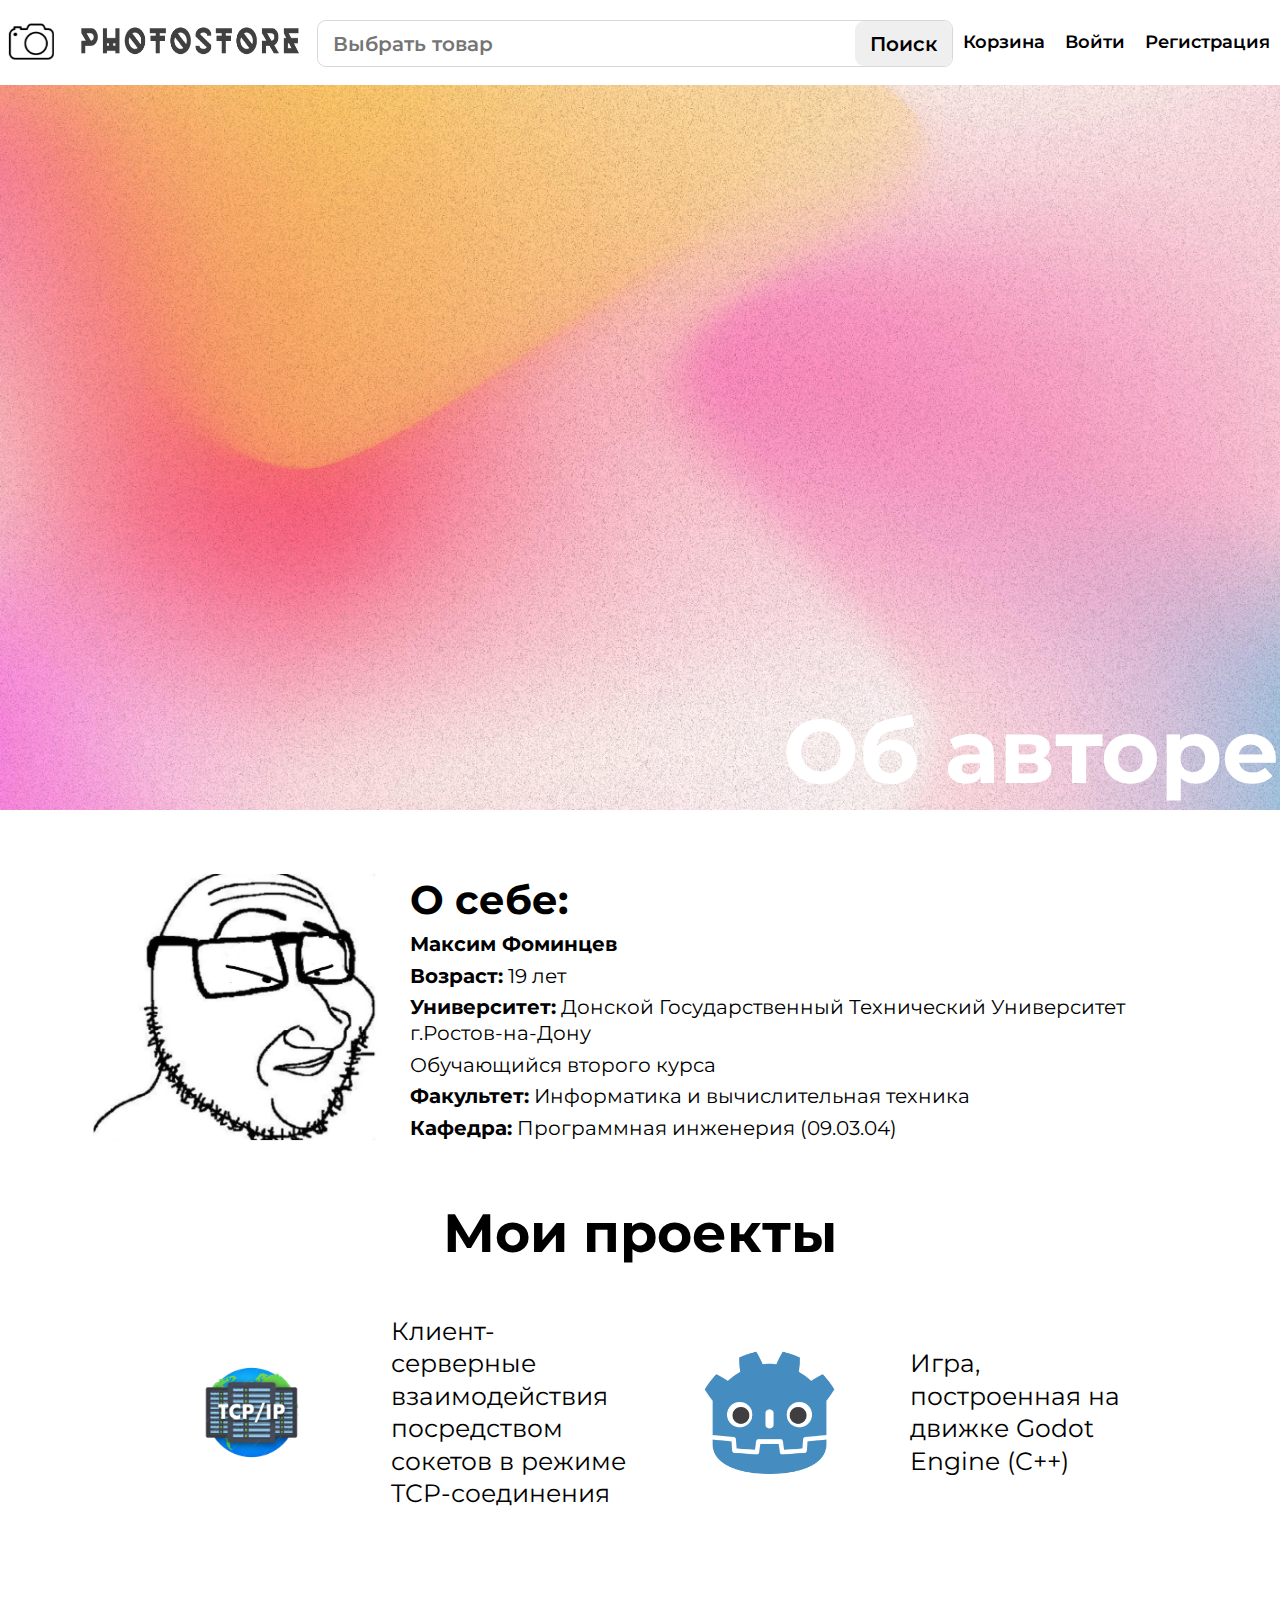
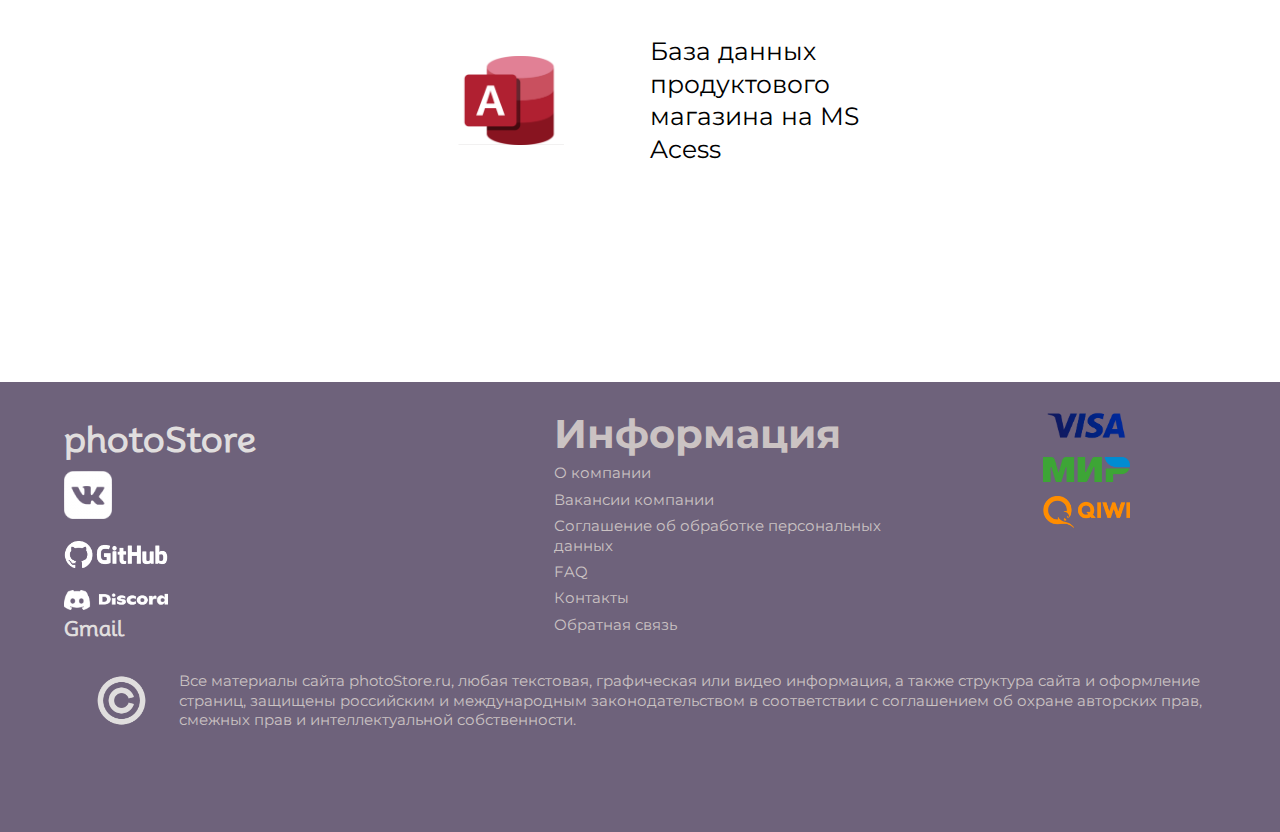
==== html/about me.html @ 774e91db "1. добавил страницу о себе 2.добавил фавикон для сайта" ====
<!DOCTYPE html>

<html lang="en" xmlns="http://www.w3.org/1999/xhtml">
<head>
    <meta charset="utf-8" />

    <link rel="preconnect" href="https://fonts.googleapis.com">
    <link rel="preconnect" href="https://fonts.gstatic.com" crossorigin>
    <link href="https://fonts.googleapis.com/css2?family=Montserrat:wght@500;600;700&family=Mooli&display=swap" rel="stylesheet">
    <link rel="stylesheet" href="../css/about me.css" />
    <link rel="shortcut icon" type="image/png" href="/img/favicon.png">

    <title>Об авторе</title>
</head>

<body>
    <div id="page__header">
        <div id="logo__inner">
            <div id="dropdown">
                <button>
                    <img src="/img/dropdown_button.png" alt="кнопка">
                </button>
                <div id="nav-content">
                    <ul id="nav-list">
                        <li><a href="/html/index.html">Главная страница</a></li>
                        <li><a href="/html/catalog.html">Каталог</a>
                            <ul>
                                <li><a href="#">Фотоаппараты</a></li>
                                <li><a href="#">Объективы</a></li>
                                <li><a href="#">Вспышки</a></li>
                                <li><a href="#">Оптические приборы</a></li>
                            </ul>
                        </li>
                        <li><a href="#">Об авторе</a></li>
                        <li><a href="#">О фирме</a></li>
                    </ul>
                    <div id="nav-blackout"></div>
                </div>
                
            </div>
            <div id="logo">
                <img src="/img/photostore_logo.png">
            </div>
        </div>
        <form id="search-bar" action="" method="get">
            <input id="search" type="text" name="text" placeholder="Выбрать товар" >
            <input id="submit" type="submit" name="submit" value="Поиск">
        </form>
        <div id="nav">
            <a href="#" id="cart">Корзина</a>
            <a href="#" id="login">Войти</a>
            <a href="#" id="register">Регистрация</a>
        </div>
    </div>

    <div id="page__content">
        <div id="welcome-screen">
            <p id="welcome-text">Об авторе</p>
        </div>
        <div id="information-cont">
            <div id="bio-cont">
                <img src="/img/selfie.png" alt="me">
                <div id="bio-text">
                    <h1>О себе:</h1>
                    <p><b>Максим Фоминцев</b></p>
                    <p><b>Возраст:</b> 19 лет</p>
                    <p><b>Университет:</b> Донской Государственный Технический Университет г.Ростов-на-Дону</p>
                    <p>Обучающийся второго курса</p>
                    <p><b>Факультет:</b> Информатика и вычислительная техника</p>
                    <p><b>Кафедра:</b> Программная инженерия (09.03.04)</p>
                </div>
            </div>
            <div id="projects-cont">
                <h1>Мои проекты</h1>
                <div id="projects-table">
                    <a href="#" id="proj-item">
                        <div id="img-cont">
                            <img src="/img/projects_img/tcp-ip.png" alt="tcp-ip">
                        </div>
                        <div id="text-cont">
                            <p>Клиент-серверные взаимодействия посредством сокетов в режиме TCP-соединения</p>
                        </div>
                        
                    </a>
                    <a href="#" id="proj-item">
                        <div id="img-cont">
                            <img src="/img/projects_img/Godot.png" alt="tcp-ip">
                        </div>
                        <div id="text-cont">
                            <p>Игра, построенная на движке Godot Engine (C++)</p>
                        </div>
                    </a>
                    <a href="#" id="proj-item">
                        <div id="img-cont">
                            <img src="/img/projects_img/MS Access.png" alt="tcp-ip">
                        </div>
                        <div id="text-cont">
                            <p>База данных продуктового магазина на MS Acess</p>
                        </div>
                    </a>
                </div>
                
            </div>
        </div>
    </div>

    <div id="page__footer">
        <div id="footer_container">
            <div id="icons">
                <span href="#">photoStore</span>
                <div id="social-networks">
                    <a href="#">
                        <img src="/img/social_icons/vk-48.png" alt="vk">
                    </a>
                    <a href="#">
                        <img src="/img/social_icons/github.png" alt="github">
                    </a>
                    <a href="#">
                        <img src="/img/social_icons/discord.png" alt="discord">
                    </a>
                    <a href="#"><b>Gmail</b></a>
                </div>
            </div>
            <div id="information">
                <h1>Информация</h1>
                <a href="#">О компании</a>
                <a href="#">Вакансии компании</a>
                <a href="#">Соглашение об обработке персональных данных</a>
                <a href="#">FAQ</a>
                <a href="#">Контакты</a>
                <a href="#">Обратная связь</a>
            </div>
            <div id="payments">
                <a href="#">
                    <img src="/img/payment_icons/visa.png" alt="visa">
                </a>
                <a href="#">
                    <img src="/img/payment_icons/Mir.png" alt="mir">
                </a>
                <a href="#">
                    <img src="/img/payment_icons/QIWI.png" alt="qiwi">
                </a>
            </div>
            <div id="copyright">
                <img src="/img/copyright.png" alt="copyright-logo">
                <p>Все материалы сайта photoStore.ru,
                     любая текстовая, графическая или видео информация,
                      а также структура сайта и оформление страниц,
                       защищены российским и международным законодательством
                        в соответствии с соглашением об охране авторских прав,
                         смежных прав и интеллектуальной собственности.</p>
            </div>
        </div>
    </div>
</body>
---- css/about me.css ----
*{
    margin: 0;
    border: 0;
    padding: 0;
}
* a{
    display: block;
    color: black;
    text-decoration: none;
    width: 100%;
}
* a:hover{
    color: dimgrey;
}

body {
    font-family: 'Montserrat', sans-serif;
    font-size: 20px;
    line-height: 1.3;
    text-decoration: none;
    background-image: url('../img/backgrounds/pastel_blur2.jpg');
    background-repeat: no-repeat;
    background-attachment: fixed;
    background-size: cover;
}

/*HEADER*/
#page__header{
    background-color: white;
    position: fixed;
    z-index: 1;
    display: flex;
    width: 100%;
    height: 5%;
    font-weight: 800;
    font-size: 28px;
    justify-content: space-between;
    padding: 20px 0;
}

#logo__inner{
    display: flex;
    justify-content: space-between;
    width: 25%;
    height: 100%;
}
/*DROPDOWN SYSTEM*/
#dropdown{
    display: flex;
    flex-direction: column;
    width: 20%;
    height: 100vh;
    position: relative;
}
#dropdown button{
    width: 100%;
    height: 5%;
    background: transparent;
    border: none;
}
#dropdown img{
    max-width: 100%;
    max-height: 100%;
}
#nav-content{
    display: none;
    padding-top: 27%;
    z-index: 2;
    width: 215vh;
}
#nav-list{
    padding: 1% 0 0 1%;
    background-color: #fffffff2;
    height: 100vh;
    width: 250px;
}
#nav-list li{
    margin: 10px 20px;
    display: block;
    max-width: 100%;
    height: fit-content;
}
#nav-list ul a{
    font-size: 20px;
    color: #565656; 
}
#dropdown:hover #nav-content{
    display: flex;
}
#nav-blackout{
    background-color: #232323a3;
    width: 82%;
    height: 100%;
}
#logo{
    display: table;
    vertical-align: middle;
    width: 80%;
    height: 100%;
}
#logo img{
    display: table-cell;
    opacity: 75%;
    height: 92%;
    width: 100%;
}
#search-bar{
    display: flex;
    justify-content: space-between;
    width: 50%;
    height: 100%;
    border: 1px solid #dad7d7;
    border-radius: 0.5625rem;
    font-size: 20px;
    font-weight: 600;
    margin: inherit;
}
input{
    padding: 0 15px;
    border-radius: 0.5625rem;
    font: inherit;
}
#search{
    width: 100%;
}
#nav{
    display: table;
    font-weight: 600;
    font-size: 18px;   
    height: 100%;
}
#nav a{
    display: table-cell;
    vertical-align: middle;
    padding: 0 10px;
}

/*CONTENT*/
#page__content{
    display: flex;
    flex-direction: column;
}
#welcome-screen{
    position: relative;
    width: 100%;
    height: 90vh;
    overflow: hidden;
}
#welcome-text{
    position: absolute;
    bottom: 0;
    text-align: right;
    width: 100%;
    color: white;
    font-weight: bold;
    font-size: 90px;
    height: fit-content;
}
#information-cont{
    background-color: white;
    padding: 5%;
    height: fit-content;
}
#bio-cont{
    background-color: transparent;
    display: flex;
    height: fit-content;
    width: 100%;
    margin-bottom: 5%;
}
#bio-cont img{
    width: 30%;
}
#bio-text{
    display: flex;
    flex-direction: column;
    justify-content: space-between;
    width: 70%;
}
#projects-cont{
    width: 100%;
    height: 80vh;
}
#projects-cont h1{
    font-size: 54px;
    text-align: center;
}
#projects-table {
    display: flex;
    flex-wrap: wrap;
    justify-content: center;
    align-items: center;
    width: 100%;
    height: 80%;
}
#proj-item {
    display: flex;
    align-items: center;
    justify-content: space-between;
    width: 45%;
    height: 30%;
}
#proj-item #img-cont{
    padding: 2%;
    width: 50%;
    max-height: 100%;
}
#proj-item img{
    display: block;
    width: 60%;
    margin: auto;
}
#proj-item #text-cont{
    padding: 2%;
    font-size: 25px;
    width: 50%;
}
/*FOOTER*/
#page__footer{
    background-color: #514260d4;
    width: 100%;
    height: 50vh;
}
#footer_container{
    padding: 2% 5%;
    display: flex;
    justify-content: space-between;
    flex-wrap: wrap;
    max-width: 100%;
    height: 60%;
}
#icons{
    display: flex;
    flex-direction: column;
    flex-wrap: wrap;
    justify-content: space-evenly;
    width: 30%;
    height: 90%;
}
#icons span, #icons a{
    color: #e0dede;
    font-family: 'Mooli', sans-serif;
    font-weight: 800;
    font-size: 20px;
}
#icons span{
    font-size: 35px;
}
#social-networks{
    display: flex;
    width: 30%;
    flex-direction: column;
}
#social-networks img{
    max-width: 100%;
    max-height: 100%;
}
#information, #information a, #information h1{
    color: #cbc3c3;
}
#information{
    width: 30%;
}
#information a{
    font-size: 15px;
    padding: 1% 0;
    display: block;
    height: fit-content;
    width: 100%;
}
#payments{
    width: 15%;
    height: fit-content;
}
#payments img{
    width: 50%;
    height: 100%;
    padding-bottom: 5%;
}
#copyright{
    padding-top: 1%;
    display: flex;
    align-items: center;
    color: #cbc3c3;
    width: 100%;
    max-height: fit-content;
}
#copyright img{
    width: 10%;
    height: 100%;
}
#copyright p{
    font-size: 15px;
    width: 90%;
}
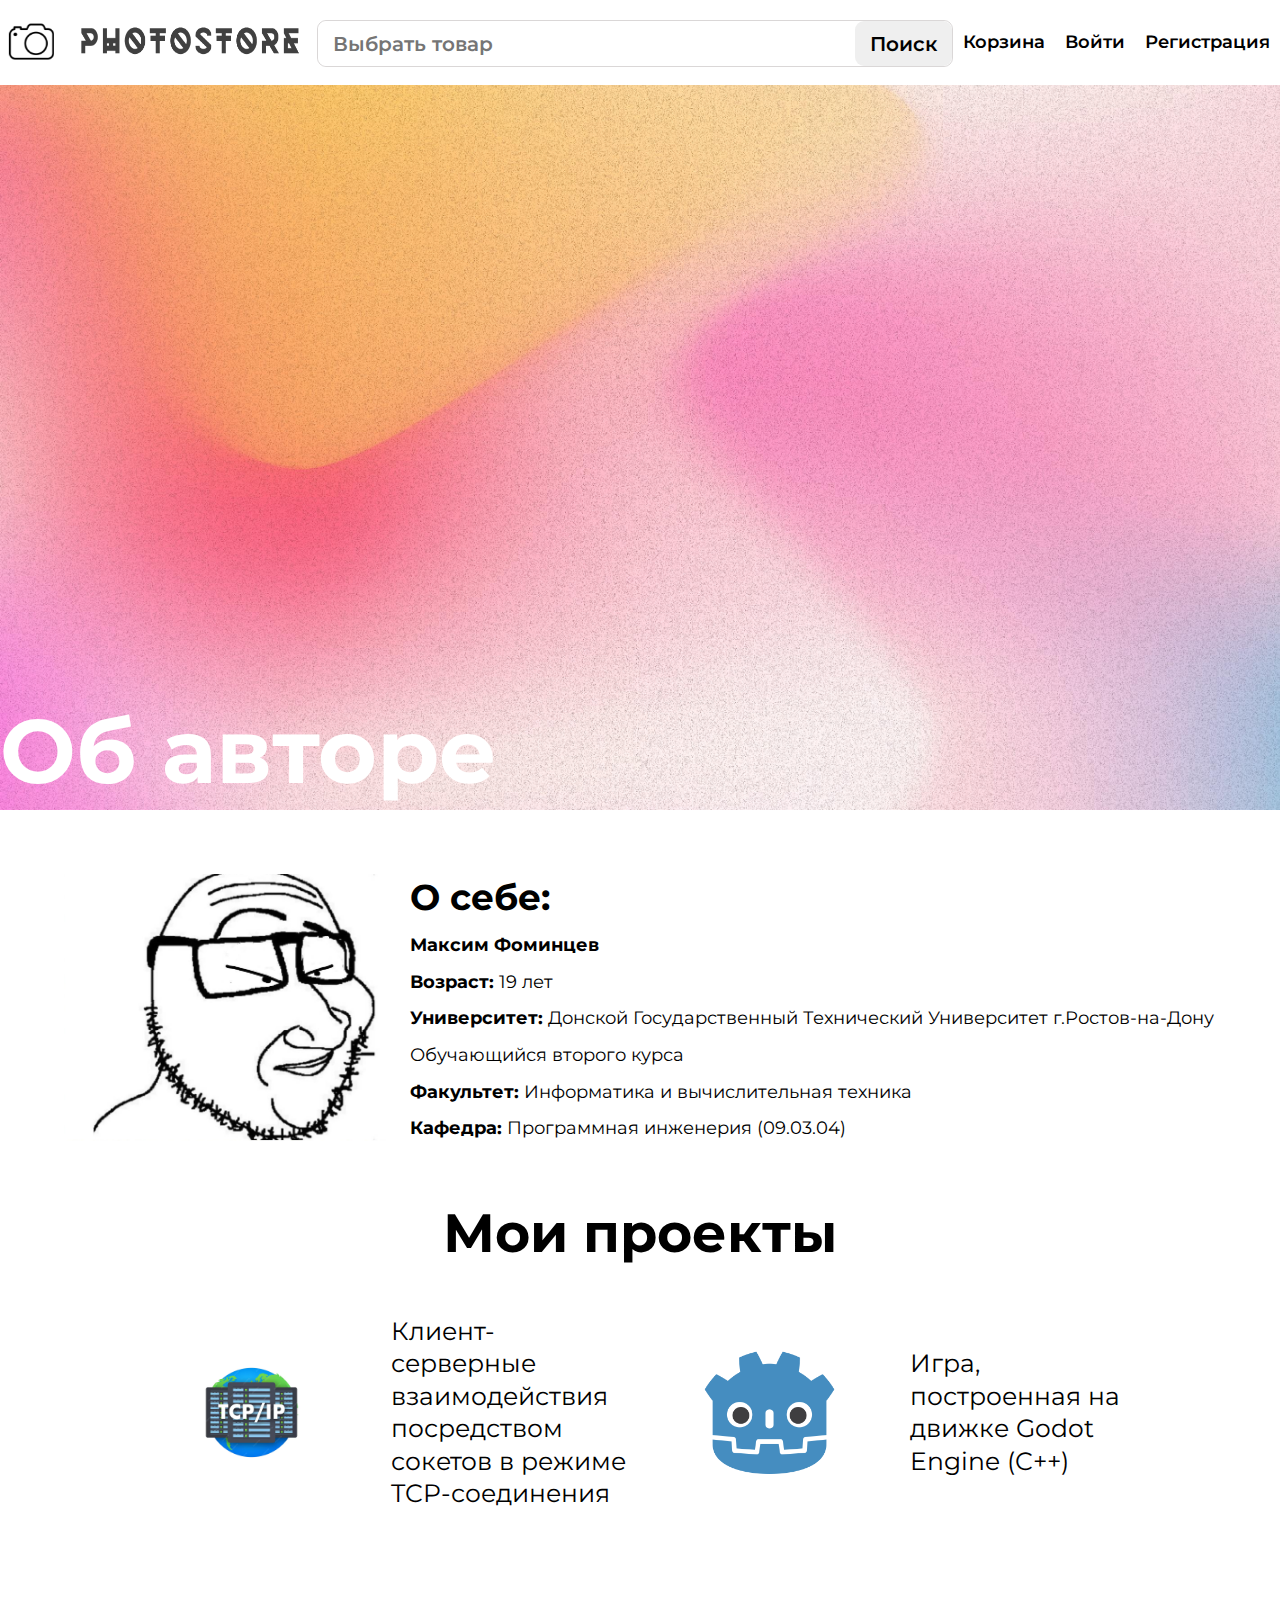
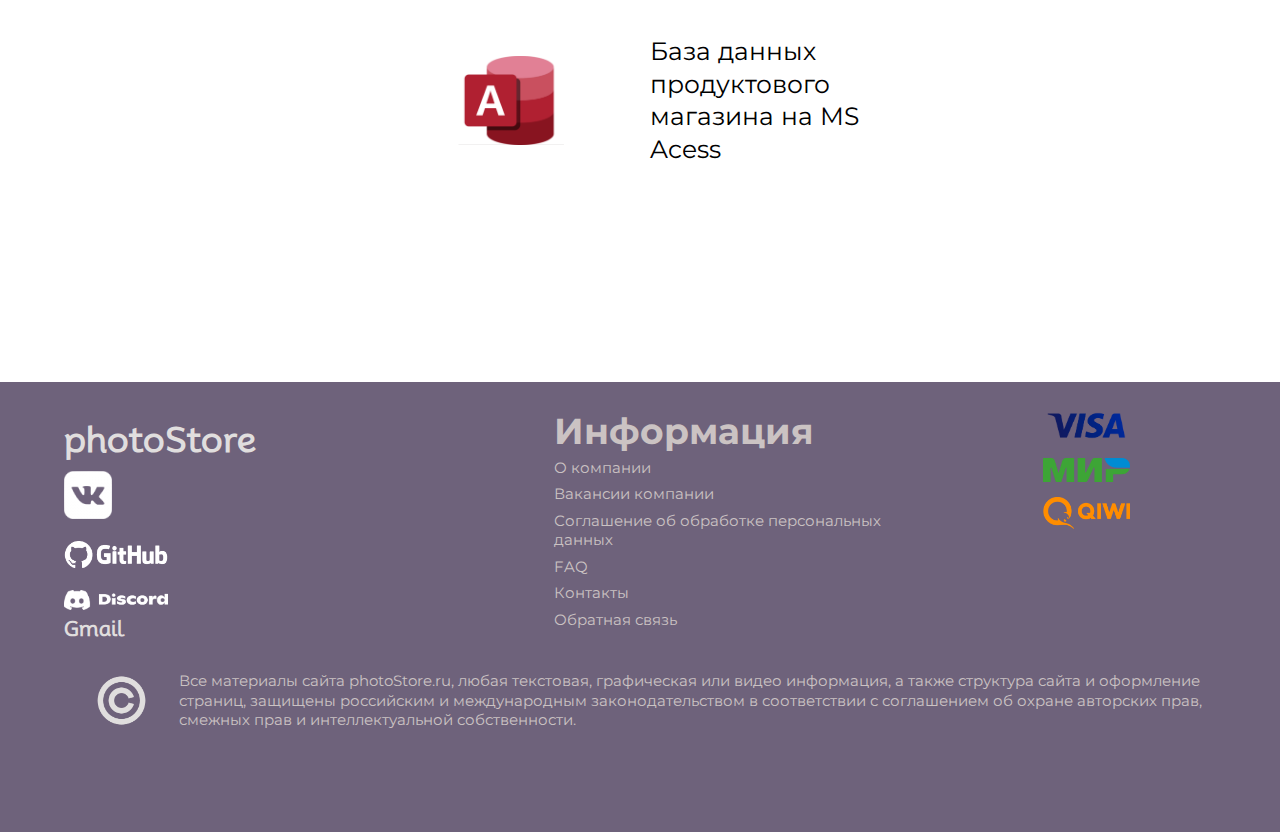
==== commit dc7dc7f1: "рефакторинг кода (добавление общего стиля)" ====
--- a/html/about me.html
+++ b/html/about me.html
@@ -7,6 +7,7 @@
     <link rel="preconnect" href="https://fonts.googleapis.com">
     <link rel="preconnect" href="https://fonts.gstatic.com" crossorigin>
     <link href="https://fonts.googleapis.com/css2?family=Montserrat:wght@500;600;700&family=Mooli&display=swap" rel="stylesheet">
+    <link rel="stylesheet" href="../css/base_style.css" />
     <link rel="stylesheet" href="../css/about me.css" />
     <link rel="shortcut icon" type="image/png" href="/img/favicon.png">
 
@@ -25,14 +26,14 @@
                         <li><a href="/html/index.html">Главная страница</a></li>
                         <li><a href="/html/catalog.html">Каталог</a>
                             <ul>
-                                <li><a href="#">Фотоаппараты</a></li>
-                                <li><a href="#">Объективы</a></li>
-                                <li><a href="#">Вспышки</a></li>
-                                <li><a href="#">Оптические приборы</a></li>
+                                <li><a href="/html/cameras.html">Фотоаппараты</a></li>
+                                <li><a href="/html/objectives.html">Объективы</a></li>
+                                <li><a href="/html/flashlights.html">Вспышки</a></li>
+                                <li><a href="/html/optical.html">Оптические приборы</a></li>
                             </ul>
                         </li>
-                        <li><a href="#">Об авторе</a></li>
-                        <li><a href="#">О фирме</a></li>
+                        <li><a href="/html/about me.html">Об авторе</a></li>
+                        <li><a href="/html/company.html">О фирме</a></li>
                     </ul>
                     <div id="nav-blackout"></div>
                 </div>
@@ -107,28 +108,28 @@
     <div id="page__footer">
         <div id="footer_container">
             <div id="icons">
-                <span href="#">photoStore</span>
+                <span>photoStore</span>
                 <div id="social-networks">
-                    <a href="#">
+                    <a href="https://vk.com/fizalise">
                         <img src="/img/social_icons/vk-48.png" alt="vk">
                     </a>
-                    <a href="#">
+                    <a href="https://github.com/duahifnv">
                         <img src="/img/social_icons/github.png" alt="github">
                     </a>
-                    <a href="#">
+                    <a href="https://discord.com/users/363629160981200907/">
                         <img src="/img/social_icons/discord.png" alt="discord">
                     </a>
-                    <a href="#"><b>Gmail</b></a>
+                    <a href="mailto:mfomincev11@gmail.com"><b>Gmail</b></a>
                 </div>
             </div>
             <div id="information">
                 <h1>Информация</h1>
-                <a href="#">О компании</a>
-                <a href="#">Вакансии компании</a>
-                <a href="#">Соглашение об обработке персональных данных</a>
-                <a href="#">FAQ</a>
-                <a href="#">Контакты</a>
-                <a href="#">Обратная связь</a>
+                <a href="/html/company.html">О компании</a>
+                <a href="/html/company.html">Вакансии компании</a>
+                <a href="/html/company.html">Соглашение об обработке персональных данных</a>
+                <a href="/html/company.html">FAQ</a>
+                <a href="/html/company.html">Контакты</a>
+                <a href="/html/company.html">Обратная связь</a>
             </div>
             <div id="payments">
                 <a href="#">
--- a/css/base_style.css
+++ b/css/base_style.css
@@ -0,0 +1,237 @@
+*{
+    margin: 0;
+    border: 0;
+    padding: 0;
+}
+* a{
+    display: block;
+    color: black;
+    text-decoration: none;
+    width: 100%;
+}
+* a:hover{
+    color: dimgrey;
+}
+
+body {
+    font-family: 'Montserrat', sans-serif;
+    font-size: 18px;
+    line-height: 1.3;
+    text-decoration: none;
+    background-image: url('../img/backgrounds/pastel_blur3.jpg');
+    background-repeat: no-repeat;
+    background-attachment: fixed;
+    background-size: cover;
+}
+
+/*HEADER*/
+#page__header{
+    background-color: white;
+    position: fixed;
+    z-index: 1;
+    display: flex;
+    width: 100%;
+    height: 5%;
+    font-weight: 800;
+    font-size: 28px;
+    justify-content: space-between;
+    padding: 20px 0;
+}
+
+#logo__inner{
+    display: flex;
+    justify-content: space-between;
+    width: 25%;
+    height: 100%;
+}
+/*DROPDOWN SYSTEM*/
+#dropdown{
+    display: flex;
+    flex-direction: column;
+    width: 20%;
+    height: 100vh;
+    position: relative;
+}
+#dropdown button{
+    width: 100%;
+    height: 5%;
+    background: transparent;
+    border: none;
+}
+#dropdown img{
+    max-width: 100%;
+    max-height: 100%;
+}
+#nav-content{
+    display: none;
+    padding-top: 27%;
+    z-index: 2;
+    width: 215vh;
+}
+#nav-list{
+    padding: 1% 0 0 1%;
+    background-color: #fffffff2;
+    height: 100vh;
+    width: 250px;
+}
+#nav-list li{
+    margin: 10px 20px;
+    display: block;
+    max-width: 100%;
+    height: fit-content;
+}
+#nav-list ul a{
+    font-size: 20px;
+    color: #565656; 
+}
+#dropdown:hover #nav-content{
+    display: flex;
+}
+#nav-blackout{
+    background-color: #232323a3;
+    width: 82%;
+    height: 100%;
+}
+#logo{
+    display: table;
+    vertical-align: middle;
+    width: 80%;
+    height: 100%;
+}
+#logo img{
+    display: table-cell;
+    opacity: 75%;
+    height: 92%;
+    width: 100%;
+}
+#search-bar{
+    display: flex;
+    justify-content: space-between;
+    width: 50%;
+    height: 100%;
+    border: 1px solid #dad7d7;
+    border-radius: 0.5625rem;
+    font-size: 20px;
+    font-weight: 600;
+    margin: inherit;
+}
+input{
+    padding: 0 15px;
+    border-radius: 0.5625rem;
+    font: inherit;
+}
+#search{
+    width: 100%;
+}
+#nav{
+    display: table;
+    font-weight: 600;
+    font-size: 18px;   
+    height: 100%;
+}
+#nav a{
+    display: table-cell;
+    vertical-align: middle;
+    padding: 0 10px;
+}
+
+/*CONTENT*/
+#page__content{
+    display: flex;
+    flex-direction: column;
+}
+#welcome-screen{
+    position: relative;
+    width: 100%;
+    height: 90vh;
+    overflow: hidden;
+}
+#welcome-text{
+    position: absolute;
+    bottom: 0;
+    text-align: left;
+    width: 100%;
+    color: white;
+    font-weight: bold;
+    font-size: 90px;
+    height: fit-content;
+}
+
+/*FOOTER*/
+#page__footer{
+    background-color: #514260d4;
+    width: 100%;
+    height: 50vh;
+}
+#footer_container{
+    padding: 2% 5%;
+    display: flex;
+    justify-content: space-between;
+    flex-wrap: wrap;
+    max-width: 100%;
+    height: 60%;
+}
+#icons{
+    display: flex;
+    flex-direction: column;
+    flex-wrap: wrap;
+    justify-content: space-evenly;
+    width: 30%;
+    height: 90%;
+}
+#icons span, #icons a{
+    color: #e0dede;
+    font-family: 'Mooli', sans-serif;
+    font-weight: 800;
+    font-size: 20px;
+}
+#icons span{
+    font-size: 35px;
+}
+#social-networks{
+    display: flex;
+    width: 30%;
+    flex-direction: column;
+}
+#social-networks img{
+    max-width: 100%;
+    max-height: 100%;
+}
+#information, #information a, #information h1{
+    color: #cbc3c3;
+}
+#information{
+    width: 30%;
+}
+#information a{
+    font-size: 15px;
+    padding: 1% 0;
+    display: block;
+    height: fit-content;
+    width: 100%;
+}
+#payments{
+    width: 15%;
+    height: fit-content;
+}
+#payments img{
+    width: 50%;
+    height: 100%;
+    padding-bottom: 5%;
+}
+#copyright{
+    padding-top: 1%;
+    display: flex;
+    align-items: center;
+    color: #cbc3c3;
+    width: 100%;
+    max-height: fit-content;
+}
+#copyright img{
+    width: 10%;
+    height: 100%;
+}
+#copyright p{
+    font-size: 15px;
+    width: 90%;
+}--- a/css/about me.css
+++ b/css/about me.css
@@ -1,161 +1,8 @@
-*{
-    margin: 0;
-    border: 0;
-    padding: 0;
-}
-* a{
-    display: block;
-    color: black;
-    text-decoration: none;
-    width: 100%;
-}
-* a:hover{
-    color: dimgrey;
-}
-
 body {
-    font-family: 'Montserrat', sans-serif;
-    font-size: 20px;
-    line-height: 1.3;
-    text-decoration: none;
     background-image: url('../img/backgrounds/pastel_blur2.jpg');
-    background-repeat: no-repeat;
-    background-attachment: fixed;
-    background-size: cover;
-}
-
-/*HEADER*/
-#page__header{
-    background-color: white;
-    position: fixed;
-    z-index: 1;
-    display: flex;
-    width: 100%;
-    height: 5%;
-    font-weight: 800;
-    font-size: 28px;
-    justify-content: space-between;
-    padding: 20px 0;
-}
-
-#logo__inner{
-    display: flex;
-    justify-content: space-between;
-    width: 25%;
-    height: 100%;
-}
-/*DROPDOWN SYSTEM*/
-#dropdown{
-    display: flex;
-    flex-direction: column;
-    width: 20%;
-    height: 100vh;
-    position: relative;
-}
-#dropdown button{
-    width: 100%;
-    height: 5%;
-    background: transparent;
-    border: none;
-}
-#dropdown img{
-    max-width: 100%;
-    max-height: 100%;
-}
-#nav-content{
-    display: none;
-    padding-top: 27%;
-    z-index: 2;
-    width: 215vh;
-}
-#nav-list{
-    padding: 1% 0 0 1%;
-    background-color: #fffffff2;
-    height: 100vh;
-    width: 250px;
-}
-#nav-list li{
-    margin: 10px 20px;
-    display: block;
-    max-width: 100%;
-    height: fit-content;
-}
-#nav-list ul a{
-    font-size: 20px;
-    color: #565656; 
-}
-#dropdown:hover #nav-content{
-    display: flex;
-}
-#nav-blackout{
-    background-color: #232323a3;
-    width: 82%;
-    height: 100%;
-}
-#logo{
-    display: table;
-    vertical-align: middle;
-    width: 80%;
-    height: 100%;
-}
-#logo img{
-    display: table-cell;
-    opacity: 75%;
-    height: 92%;
-    width: 100%;
-}
-#search-bar{
-    display: flex;
-    justify-content: space-between;
-    width: 50%;
-    height: 100%;
-    border: 1px solid #dad7d7;
-    border-radius: 0.5625rem;
-    font-size: 20px;
-    font-weight: 600;
-    margin: inherit;
-}
-input{
-    padding: 0 15px;
-    border-radius: 0.5625rem;
-    font: inherit;
-}
-#search{
-    width: 100%;
-}
-#nav{
-    display: table;
-    font-weight: 600;
-    font-size: 18px;   
-    height: 100%;
-}
-#nav a{
-    display: table-cell;
-    vertical-align: middle;
-    padding: 0 10px;
 }
 
 /*CONTENT*/
-#page__content{
-    display: flex;
-    flex-direction: column;
-}
-#welcome-screen{
-    position: relative;
-    width: 100%;
-    height: 90vh;
-    overflow: hidden;
-}
-#welcome-text{
-    position: absolute;
-    bottom: 0;
-    text-align: right;
-    width: 100%;
-    color: white;
-    font-weight: bold;
-    font-size: 90px;
-    height: fit-content;
-}
 #information-cont{
     background-color: white;
     padding: 5%;
@@ -214,82 +61,4 @@
     padding: 2%;
     font-size: 25px;
     width: 50%;
-}
-/*FOOTER*/
-#page__footer{
-    background-color: #514260d4;
-    width: 100%;
-    height: 50vh;
-}
-#footer_container{
-    padding: 2% 5%;
-    display: flex;
-    justify-content: space-between;
-    flex-wrap: wrap;
-    max-width: 100%;
-    height: 60%;
-}
-#icons{
-    display: flex;
-    flex-direction: column;
-    flex-wrap: wrap;
-    justify-content: space-evenly;
-    width: 30%;
-    height: 90%;
-}
-#icons span, #icons a{
-    color: #e0dede;
-    font-family: 'Mooli', sans-serif;
-    font-weight: 800;
-    font-size: 20px;
-}
-#icons span{
-    font-size: 35px;
-}
-#social-networks{
-    display: flex;
-    width: 30%;
-    flex-direction: column;
-}
-#social-networks img{
-    max-width: 100%;
-    max-height: 100%;
-}
-#information, #information a, #information h1{
-    color: #cbc3c3;
-}
-#information{
-    width: 30%;
-}
-#information a{
-    font-size: 15px;
-    padding: 1% 0;
-    display: block;
-    height: fit-content;
-    width: 100%;
-}
-#payments{
-    width: 15%;
-    height: fit-content;
-}
-#payments img{
-    width: 50%;
-    height: 100%;
-    padding-bottom: 5%;
-}
-#copyright{
-    padding-top: 1%;
-    display: flex;
-    align-items: center;
-    color: #cbc3c3;
-    width: 100%;
-    max-height: fit-content;
-}
-#copyright img{
-    width: 10%;
-    height: 100%;
-}
-#copyright p{
-    font-size: 15px;
-    width: 90%;
 }